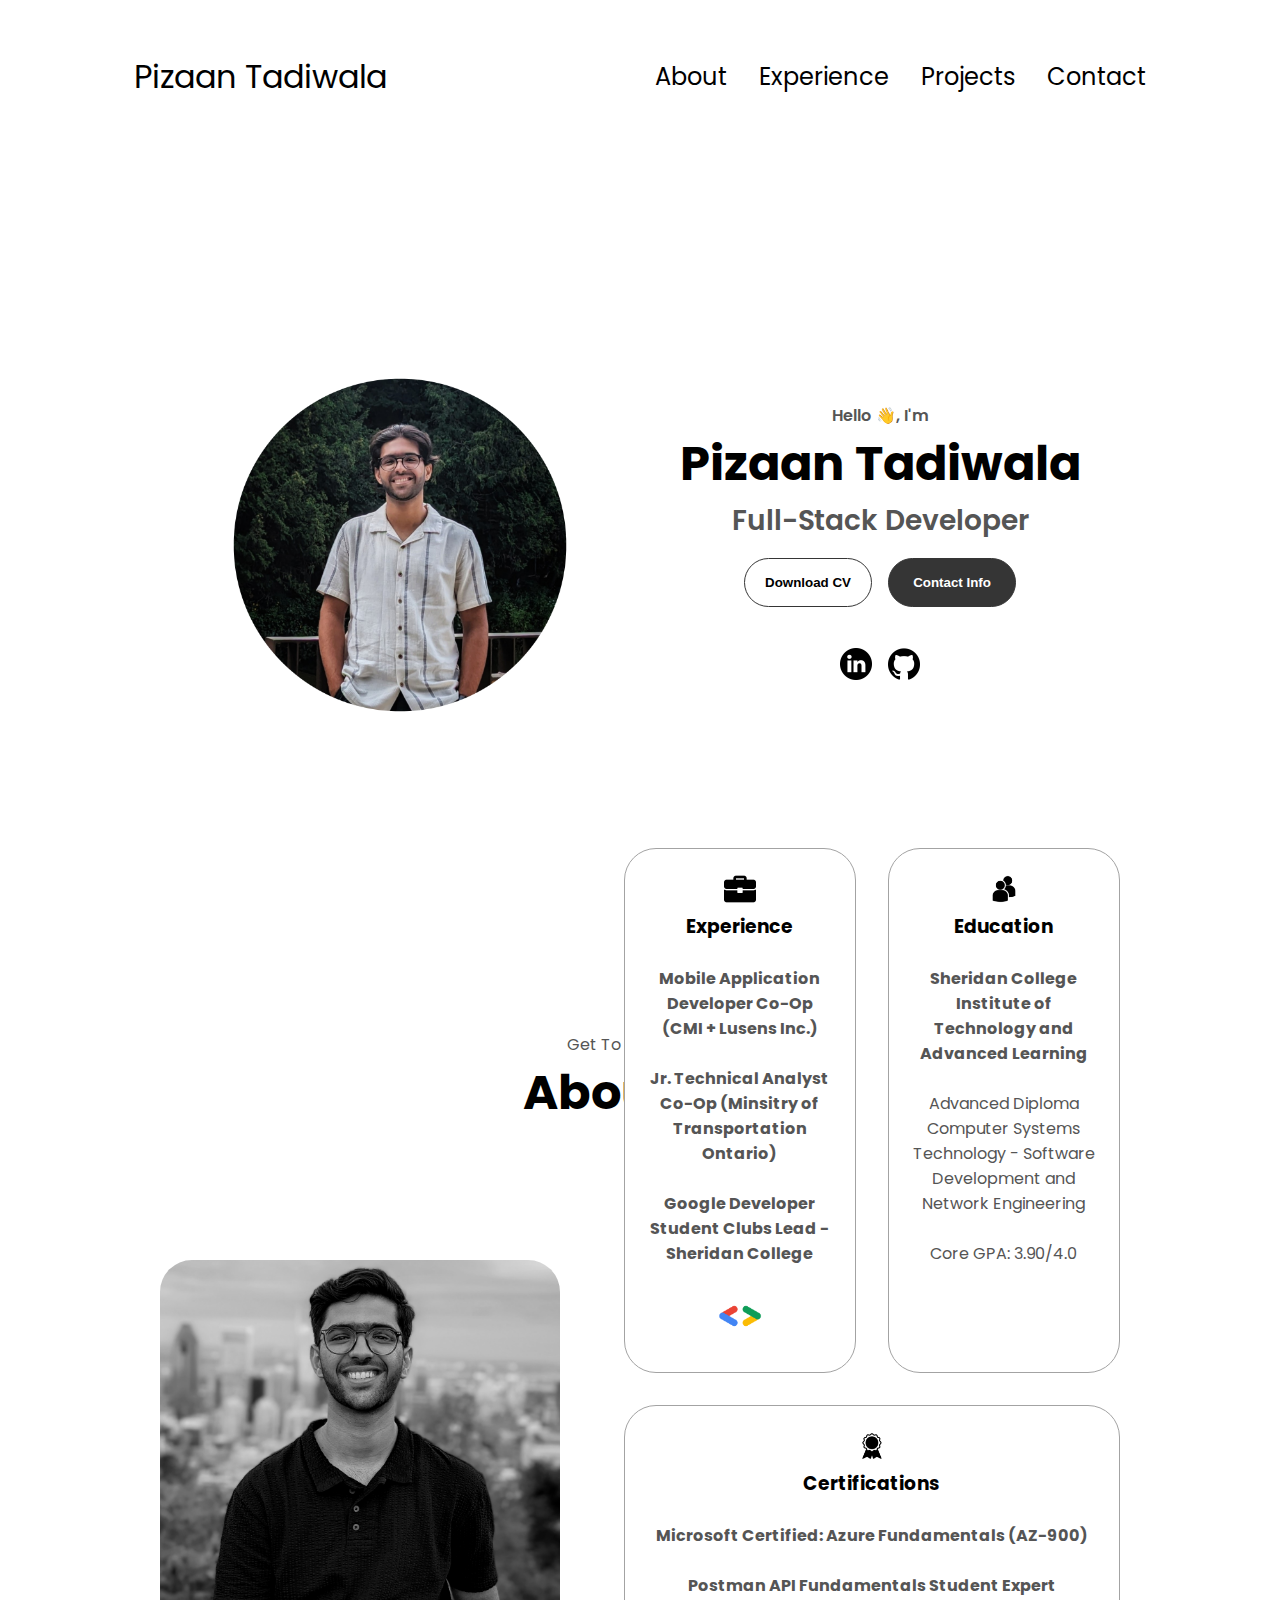
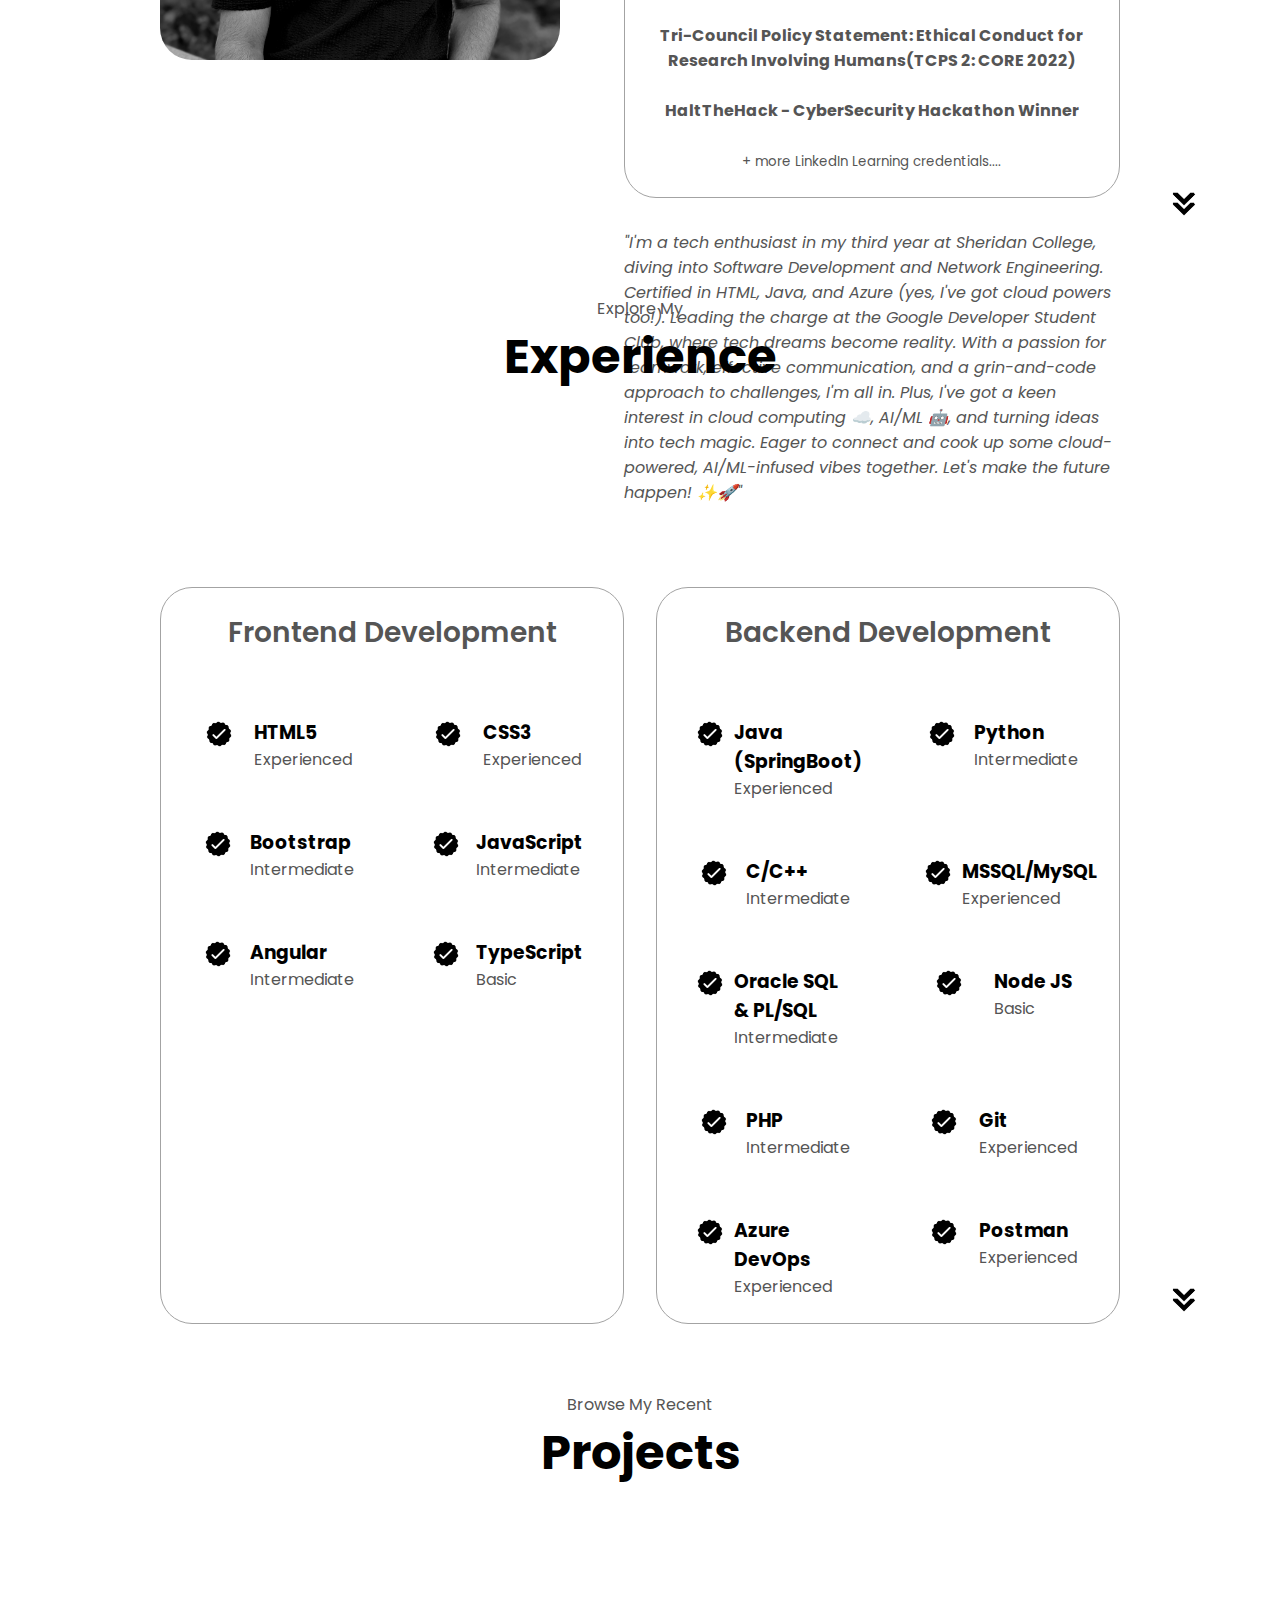
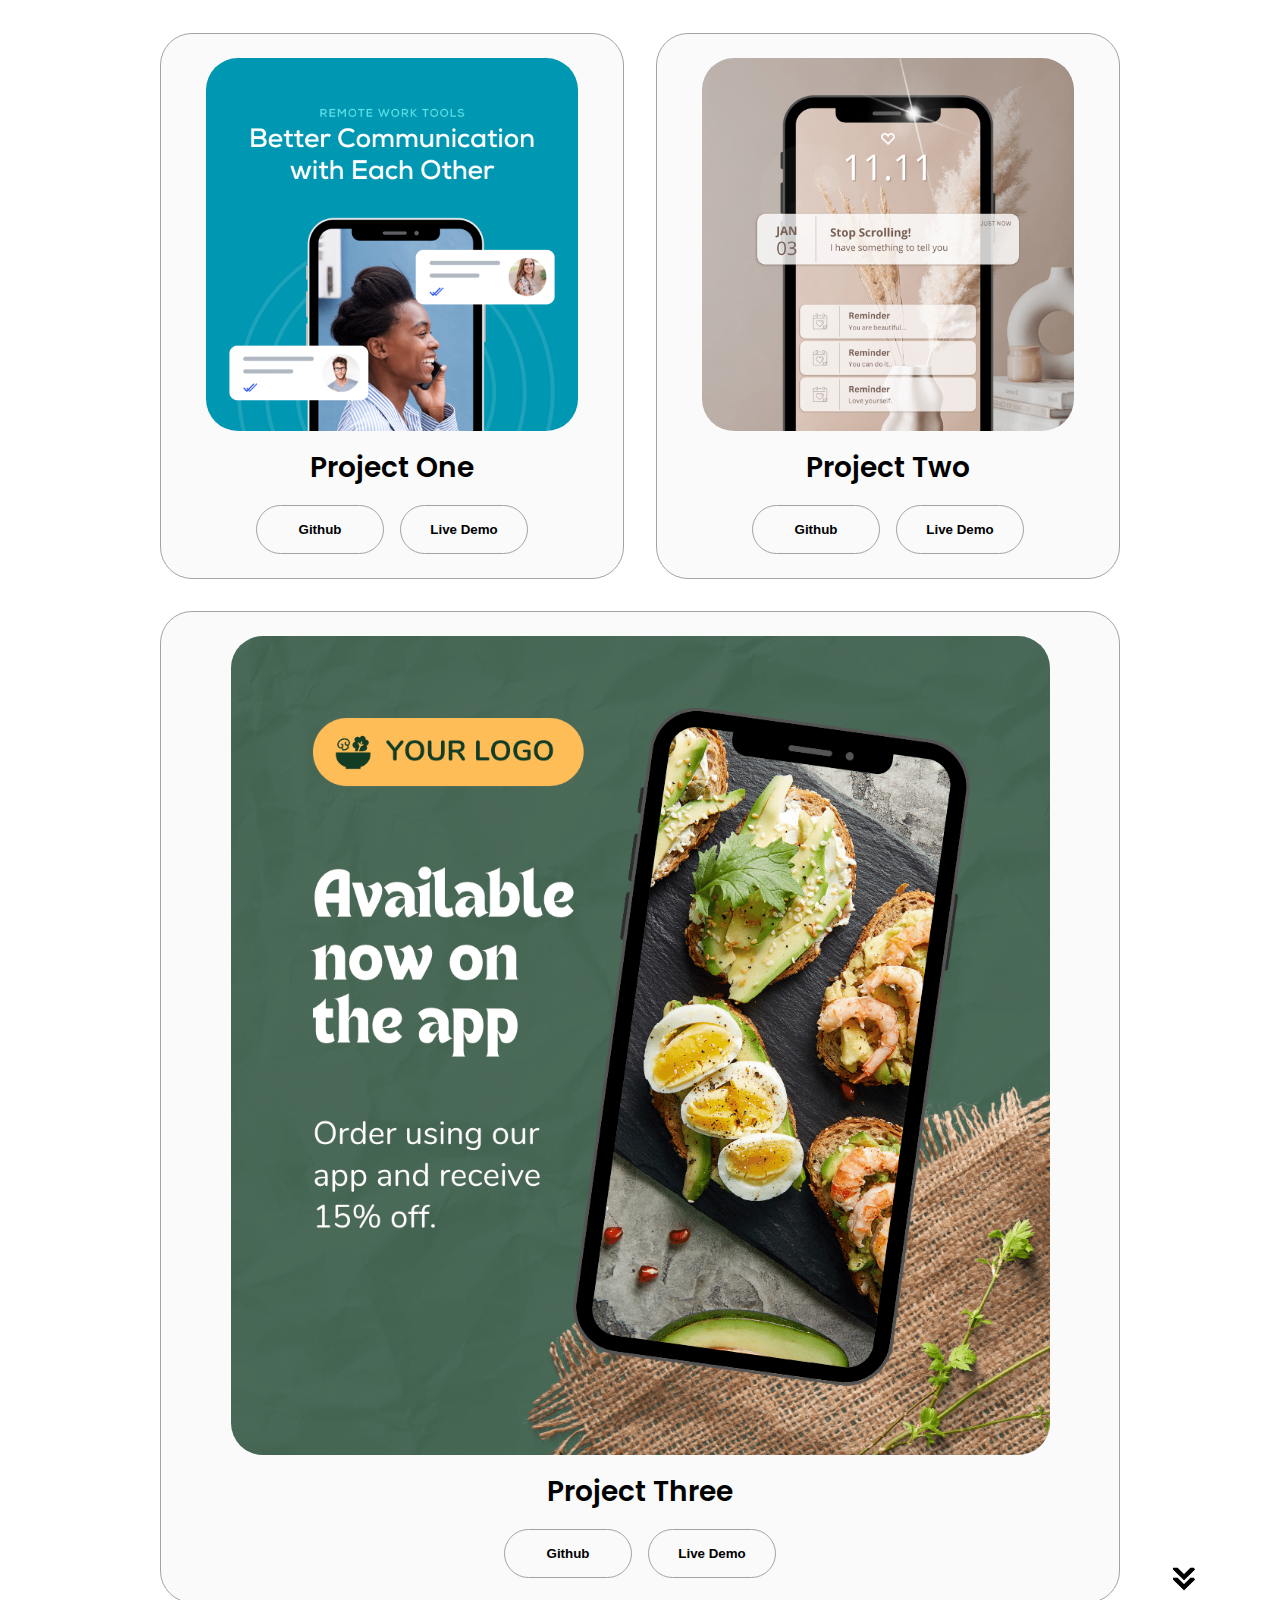
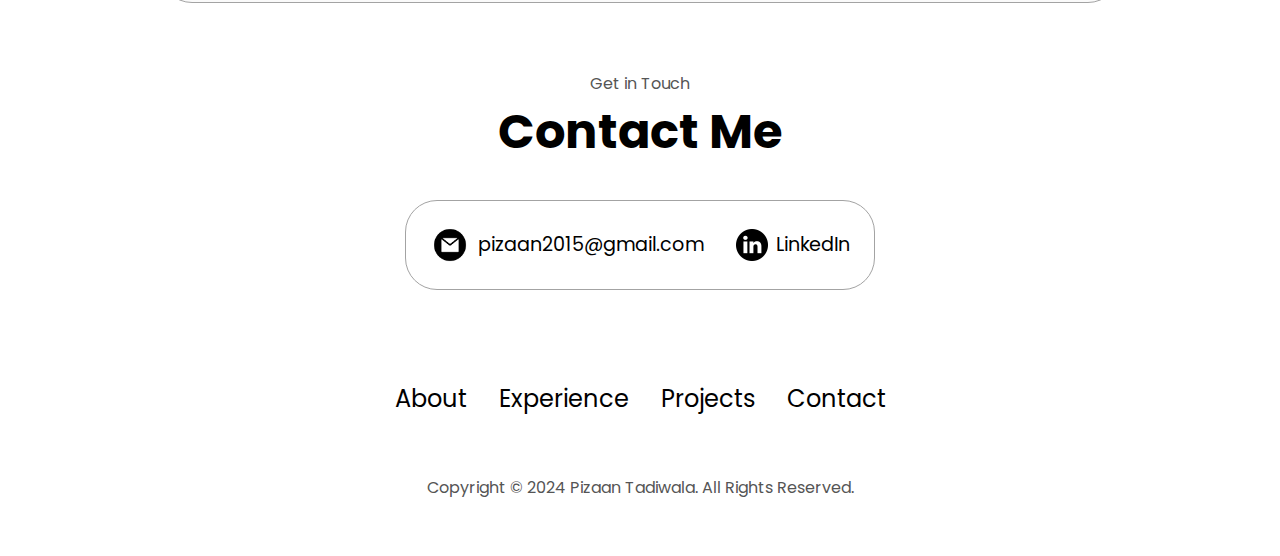
==== index.html @ d2a693d0 "Src files modified to add personal info." ====
<!DOCTYPE html>
<html lang="en">

<head>
  <meta charset="UTF-8" />
  <meta http-equiv="X-UA-Compatible" content="IE=edge" />
  <meta name="viewport" content="width=device-width, initial-scale=1.0" />
  <title>My Portfolio</title>
  <link rel="stylesheet" href="style.css" />
  <link rel="stylesheet" href="mediaqueries.css" />
</head>

<body>
  <nav id="desktop-nav">
    <div class="logo">Pizaan Tadiwala</div>
    <div>
      <ul class="nav-links">
        <li><a href="#about">About</a></li>
        <li><a href="#experience">Experience</a></li>
        <li><a href="#projects">Projects</a></li>
        <li><a href="#contact">Contact</a></li>
      </ul>
    </div>
  </nav>
  <nav id="hamburger-nav">
    <div class="logo">Pizaan Tadiwala</div>
    <div class="hamburger-menu">
      <div class="hamburger-icon" onclick="toggleMenu()">
        <span></span>
        <span></span>
        <span></span>
      </div>
      <div class="menu-links">
        <li><a href="#about" onclick="toggleMenu()">About</a></li>
        <li><a href="#experience" onclick="toggleMenu()">Experience</a></li>
        <li><a href="#projects" onclick="toggleMenu()">Projects</a></li>
        <li><a href="#contact" onclick="toggleMenu()">Contact</a></li>
      </div>
    </div>
  </nav>
  <section id="profile">
    <div class="section__pic-container">
      <img class="circle" src="./assets/profile-pic.png" alt="Pizaan profile picture" />
    </div>
    <div class="section__text">
      <p class="section__text__p1">Hello 👋, I'm</p>
      <h1 class="title">Pizaan Tadiwala</h1>
      <p class="section__text__p2">Full-Stack Developer</p>
      <div class="btn-container">
        <button class="btn btn-color-2" onclick="window.open('./assets/Pizaan_Resume.pdf')">
          Download CV
        </button>
        <button class="btn btn-color-1" onclick="location.href='./#contact'">
          Contact Info
        </button>
      </div>
      <br>
      <div id="socials-container">
        <a href="https://linkedin.com/in/pt20" target="_blank"><img src="./assets/linkedin.png"
            alt="My LinkedIn profile" class="icon" /></a>
        <a href="https://github.com/Pizaan22" target="_blank"><img src="./assets/github.png" alt="My Github profile"
            class="icon" /></a>
      </div>
    </div>
  </section>
  <section id="about">
    <p class="section__text__p1">Get To Know More</p>
    <h1 class="title">About Me</h1>
    <div class="section-container">
      <div class="section__pic-container">
        <img src="./assets/about-pic.jpg" alt="Profile picture" class="about-pic" />
      </div>
      <div class="about-details-container">
        <div class="about-containers">
          <div class="details-container">
            <img src="./assets/experience.png" alt="Experience icon" class="icon" />
            <h3>Experience</h3><br>
            <p><b>Mobile Application Developer Co-Op (CMI + Lusens Inc.)</b> <br> <br>
            <p><b>Jr. Technical Analyst Co-Op (Minsitry of Transportation Ontario)</b><br><br>
            <p><b>Google Developer Student Clubs Lead - Sheridan College</b><br><br>
              <a href="https://linktr.ee/sheridangdsc" target="_blank"><img src="./assets/GDSC_logo.png" alt="GDSC_logo"
                  height="50rem" width="50rem"></a>
          </div>
          <div class="details-container">
            <img src="./assets/education.png" alt="Education icon" class="icon" />
            <h3>Education</h3><br>
            <p><b>Sheridan College Institute of Technology and Advanced Learning <br></b> <br>Advanced Diploma
              <br>Computer
              Systems Technology - Software Development and Network Engineering
            </p><br>
            <p>Core GPA: 3.90/4.0</p>
          </div>
          <!-- New Certifications section -->
          <div class="details-container">
            <img src="./assets/certifications.png" alt="Certifications icon" class="icon" />
            <h3>Certifications</h3><br>
            <p><b>Microsoft Certified: Azure Fundamentals (AZ-900)</b> <br> <br>
            <p><b>Postman API Fundamentals Student Expert</b> <br> <br>
            <p><b>Tri-Council Policy Statement: Ethical Conduct for Research Involving Humans(TCPS 2: CORE 2022)</b>
              <br> <br>
            <p><b>HaltTheHack - CyberSecurity Hackathon Winner</b> <br> <br>
            <p><small>+ more LinkedIn Learning credentials....</small><br>
          </div>
        </div>
        <div class="text-container">
          <p>
            <cite>"I'm a tech enthusiast in my third year at Sheridan College, diving into Software Development and
              Network
              Engineering. Certified in HTML, Java, and Azure (yes, I've got cloud powers too!). Leading the charge at
              the
              Google Developer Student Club, where tech dreams become reality.

              With a passion for teamwork, effective communication, and a grin-and-code approach to challenges, I'm all
              in. Plus, I've got a keen interest in cloud computing ☁️, AI/ML 🤖, and turning ideas into tech magic.

              Eager to connect and cook up some cloud-powered, AI/ML-infused vibes together. Let's make the future
              happen!
              ✨🚀"
            </cite>
          </p>
        </div>
      </div>
    </div>
    <img src="./assets/arrow.png" alt="Arrow icon" class="icon arrow" onclick="location.href='./#experience'" />
  </section>
  <section id="experience">
    <p class="section__text__p1">Explore My</p>
    <h1 class="title">Experience</h1><br><br>
    <div class="experience-details-container">
      <div class="about-containers">
        <div class="details-container">
          <h2 class="experience-sub-title">Frontend Development</h2>
          <div class="article-container">
            <article>
              <img src="./assets/checkmark.png" alt="Experience icon" class="icon" />
              <div>
                <h3>HTML5</h3>
                <p>Experienced</p>
              </div>
            </article>
            <article>
              <img src="./assets/checkmark.png" alt="Experience icon" class="icon" />
              <div>
                <h3>CSS3</h3>
                <p>Experienced</p>
              </div>
            </article>
            <article>
              <img src="./assets/checkmark.png" alt="Experience icon" class="icon" />
              <div>
                <h3>Bootstrap</h3>
                <p>Intermediate</p>
              </div>
            </article>
            <article>
              <img src="./assets/checkmark.png" alt="Experience icon" class="icon" />
              <div>
                <h3>JavaScript</h3>
                <p>Intermediate</p>
              </div>
            </article>
            <article>
              <img src="./assets/checkmark.png" alt="Experience icon" class="icon" />
              <div>
                <h3>Angular</h3>
                <p>Intermediate</p>
              </div>
            </article>
            <article>
              <img src="./assets/checkmark.png" alt="Experience icon" class="icon" />
              <div>
                <h3>TypeScript</h3>
                <p>Basic</p>
              </div>
            </article>
          </div>
        </div>
        <div class="details-container">
          <h2 class="experience-sub-title">Backend Development</h2>
          <div class="article-container">
            <article>
              <img src="./assets/checkmark.png" alt="Experience icon" class="icon" />
              <div>
                <h3>Java (SpringBoot)</h3>
                <p>Experienced</p>
              </div>
            </article>
            <article>
              <img src="./assets/checkmark.png" alt="Experience icon" class="icon" />
              <div>
                <h3>Python</h3>
                <p>Intermediate</p>
              </div>
            </article>
            <article>
              <img src="./assets/checkmark.png" alt="Experience icon" class="icon" />
              <div>
                <h3>C/C++</h3>
                <p>Intermediate</p>
              </div>
            </article>
            <article>
              <img src="./assets/checkmark.png" alt="Experience icon" class="icon" />
              <div>
                <h3>MSSQL/MySQL</h3>
                <p>Experienced</p>
              </div>
            </article>
            <article>
              <img src="./assets/checkmark.png" alt="Experience icon" class="icon" />
              <div>
                <h3>Oracle SQL & PL/SQL</h3>
                <p>Intermediate</p>
              </div>
            </article>
            <article>
              <img src="./assets/checkmark.png" alt="Experience icon" class="icon" />
              <div>
                <h3>Node JS</h3>
                <p>Basic</p>
              </div>
            </article>
            <article>
              <img src="./assets/checkmark.png" alt="Experience icon" class="icon" />
              <div>
                <h3>PHP</h3>
                <p>Intermediate</p>
              </div>
            </article>
            <article>
              <img src="./assets/checkmark.png" alt="Experience icon" class="icon" />
              <div>
                <h3>Git</h3>
                <p>Experienced</p>
              </div>
            </article>
            <article>
              <img src="./assets/checkmark.png" alt="Experience icon" class="icon" />
              <div>
                <h3>Azure DevOps</h3>
                <p>Experienced</p>
              </div>
            </article>
            <article>
              <img src="./assets/checkmark.png" alt="Experience icon" class="icon" />
              <div>
                <h3>Postman</h3>
                <p>Experienced</p>
              </div>
            </article>
          </div>
        </div>
      </div>
    </div>
    <img src="./assets/arrow.png" alt="Arrow icon" class="icon arrow" onclick="location.href='./#projects'" />
  </section>
  <section id="projects">
    <p class="section__text__p1">Browse My Recent</p>
    <h1 class="title">Projects</h1>
    <div class="experience-details-container">
      <div class="about-containers">
        <div class="details-container color-container">
          <div class="article-container">
            <img src="./assets/project-1.png" alt="Project 1" class="project-img" />
          </div>
          <h2 class="experience-sub-title project-title">Project One</h2>
          <div class="btn-container">
            <button class="btn btn-color-2 project-btn" onclick="location.href='https://github.com/'">
              Github
            </button>
            <button class="btn btn-color-2 project-btn" onclick="location.href='https://github.com/'">
              Live Demo
            </button>
          </div>
        </div>
        <div class="details-container color-container">
          <div class="article-container">
            <img src="./assets/project-2.png" alt="Project 2" class="project-img" />
          </div>
          <h2 class="experience-sub-title project-title">Project Two</h2>
          <div class="btn-container">
            <button class="btn btn-color-2 project-btn" onclick="location.href='https://github.com/'">
              Github
            </button>
            <button class="btn btn-color-2 project-btn" onclick="location.href='https://github.com/'">
              Live Demo
            </button>
          </div>
        </div>
        <div class="details-container color-container">
          <div class="article-container">
            <img src="./assets/project-3.png" alt="Project 3" class="project-img" />
          </div>
          <h2 class="experience-sub-title project-title">Project Three</h2>
          <div class="btn-container">
            <button class="btn btn-color-2 project-btn" onclick="location.href='https://github.com/'">
              Github
            </button>
            <button class="btn btn-color-2 project-btn" onclick="location.href='https://github.com/'">
              Live Demo
            </button>
          </div>
        </div>
      </div>
    </div>
    <img src="./assets/arrow.png" alt="Arrow icon" class="icon arrow" onclick="location.href='./#contact'" />
  </section>
  <section id="contact">
    <p class="section__text__p1">Get in Touch</p>
    <h1 class="title">Contact Me</h1>
    <div class="contact-info-upper-container">
      <div class="contact-info-container">
        <img src="./assets/email.png" alt="Email icon" class="icon contact-icon email-icon" />
        <p><a href="mailto:pizaan2015@gmail.com">pizaan2015@gmail.com</a></p>
      </div>
      <div class="contact-info-container">
        <img src="./assets/linkedin.png" alt="LinkedIn icon" class="icon contact-icon" />
        <p><a href="https://www.linkedin.com/in/pt20" target="_blank">LinkedIn</a></p>
      </div>
    </div>
  </section>
  <footer>
    <nav>
      <div class="nav-links-container">
        <ul class="nav-links">
          <li><a href="#about">About</a></li>
          <li><a href="#experience">Experience</a></li>
          <li><a href="#projects">Projects</a></li>
          <li><a href="#contact">Contact</a></li>
        </ul>
      </div>
    </nav>
    <p>Copyright &#169; 2024 Pizaan Tadiwala. All Rights Reserved.</p>
  </footer>
  <script src="script.js"></script>
</body>

</html>
---- style.css ----
/* GENERAL */

@import url("https://fonts.googleapis.com/css2?family=Poppins:wght@300;400;500;600&display=swap");

* {
  margin: 0;
  padding: 0;
}

body {
  font-family: "Poppins", sans-serif;
}

html {
  scroll-behavior: smooth;
}

p {
  color: rgb(85, 85, 85);
}

/* TRANSITION */

a,
.btn {
  transition: all 300ms ease;
}

/* DESKTOP NAV */

nav,
.nav-links {
  display: flex;
}

nav {
  justify-content: space-around;
  align-items: center;
  height: 17vh;
}

.nav-links {
  gap: 2rem;
  list-style: none;
  font-size: 1.5rem;
}

a {
  color: black;
  text-decoration: none;
  text-decoration-color: white;
}

a:hover {
  color: grey;
  text-decoration: underline;
  text-underline-offset: 1rem;
  text-decoration-color: rgb(181, 181, 181);
}

.logo {
  font-size: 2rem;
}

.logo:hover {
  cursor: default;
}

/* HAMBURGER MENU */

#hamburger-nav {
  display: none;
}

.hamburger-menu {
  position: relative;
  display: inline-block;
}

.hamburger-icon {
  display: flex;
  flex-direction: column;
  justify-content: space-between;
  height: 24px;
  width: 30px;
  cursor: pointer;
}

.hamburger-icon span {
  width: 100%;
  height: 2px;
  background-color: black;
  transition: all 0.3 ease-in-out;
}

.menu-links {
  position: absolute;
  top: 100%;
  right: 0;
  background-color: white;
  width: fit-content;
  max-height: 0;
  overflow: hidden;
  transition: all 0.3 ease-in-out;
}

.menu-links a {
  display: block;
  padding: 10px;
  text-align: center;
  font-size: 1.5rem;
  color: black;
  text-decoration: none;
  transition: all 0.3 ease-in-out;
}

.menu-links li {
  list-style: none;
}

.menu-links.open {
  max-height: 300px;
}

.hamburger-icon.open span:first-child {
  transform: rotate(45deg) translate(10px, 5px);
}

.hamburger-icon.open span:nth-child(2) {
  opacity: 0;
}

.hamburger-icon.open span:last-child {
  transform: rotate(-45deg) translate(10px, -5px);
}

.hamburger-icon span:first-child {
  transform: none;
}

.hamburger-icon span:first-child {
  opacity: 1;
}

.hamburger-icon span:first-child {
  transform: none;
}

/* SECTIONS */

section {
  padding-top: 4vh;
  height: 96vh;
  margin: 0 10rem;
  box-sizing: border-box;
  min-height: fit-content;
}

.section-container {
  display: flex;
}

/* PROFILE SECTION */

#profile {
  display: flex;
  justify-content: center;
  gap: 5rem;
  height: 80vh;
}

.section__pic-container {
  display: flex;
  height: 400px;
  width: 400px;
  margin: auto;
}

.section__text {
  align-self: center;
  text-align: center;
}

.section__text p {
  font-weight: 600;
}

.section__text__p1 {
  text-align: center;
}

.section__text__p2 {
  font-size: 1.75rem;
  margin-bottom: 1rem;
}

.title {
  font-size: 3rem;
  text-align: center;
}

#socials-container {
  display: flex;
  justify-content: center;
  margin-top: 1rem;
  gap: 1rem;
}

/* ICONS */

.icon {
  cursor: pointer;
  height: 2rem;
}

/* BUTTONS */

.btn-container {
  display: flex;
  justify-content: center;
  gap: 1rem;
}

.btn {
  font-weight: 600;
  transition: all 300ms ease;
  padding: 1rem;
  width: 8rem;
  border-radius: 2rem;
}

.btn-color-1,
.btn-color-2 {
  border: rgb(53, 53, 53) 0.1rem solid;
}

.btn-color-1:hover,
.btn-color-2:hover {
  cursor: pointer;
}

.btn-color-1,
.btn-color-2:hover {
  background: rgb(53, 53, 53);
  color: white;
}

.btn-color-1:hover {
  background: rgb(0, 0, 0);
}

.btn-color-2 {
  background: none;
}

.btn-color-2:hover {
  border: rgb(255, 255, 255) 0.1rem solid;
}

.btn-container {
  gap: 1rem;
}

/* ABOUT SECTION */

#about {
  position: relative;
}

.about-containers {
  gap: 2rem;
  margin-bottom: 2rem;
  margin-top: 2rem;
}

.about-details-container {
  justify-content: center;
  flex-direction: column;
}

.about-containers,
.about-details-container {
  display: flex;
}

.about-pic {
  border-radius: 2rem;
}

.arrow {
  position: absolute;
  right: -5rem;
  bottom: 2.5rem;
}

.details-container {
  padding: 1.5rem;
  flex: 1;
  background: white;
  border-radius: 2rem;
  border: rgb(53, 53, 53) 0.1rem solid;
  border-color: rgb(163, 163, 163);
  text-align: center;
}

.section-container {
  gap: 4rem;
  height: 80%;
}

.section__pic-container {
  height: 400px;
  width: 400px;
  margin: auto 0;
}

/* EXPERIENCE SECTION */

#experience {
  position: relative;
}

.experience-sub-title {
  color: rgb(85, 85, 85);
  font-weight: 600;
  font-size: 1.75rem;
  margin-bottom: 4rem;
}

.experience-details-container {
  display: flex;
  justify-content: center;
  flex-direction: column;
  margin-top: 7rem;
}

.article-container {
  display: flex;
  text-align: initial;
  flex-wrap: wrap;
  flex-direction: row;
  gap: 3.5rem;
  justify-content: space-evenly;
}

article {
  display: flex;
  width: 10rem;
  justify-content: space-around;
  gap: 0.5rem;
}

article .icon {
  cursor: default;
}

/* PROJECTS SECTION */

#projects {
  position: relative;
}

.color-container {
  border-color: rgb(163, 163, 163);
  background: rgb(250, 250, 250);
}

.project-img {
  border-radius: 2rem;
  width: 90%;
  height: 90%;
}

.project-title {
  margin: 1rem;
  color: black;
}

.project-btn {
  color: black;
  border-color: rgb(163, 163, 163);
}

/* CONTACT */

#contact {
  display: flex;
  justify-content: center;
  flex-direction: column;
  height: 70vh;
}

.contact-info-upper-container {
  display: flex;
  justify-content: center;
  border-radius: 2rem;
  border: rgb(53, 53, 53) 0.1rem solid;
  border-color: rgb(163, 163, 163);
  background: (250, 250, 250);
  margin: 2rem auto;
  padding: 0.5rem;
}

.contact-info-container {
  display: flex;
  align-items: center;
  justify-content: center;
  gap: 0.5rem;
  margin: 1rem;
}

.contact-info-container p {
  font-size: larger;
}

.contact-icon {
  cursor: default;
}

.email-icon {
  height: 2.5rem;
}

/* FOOTER SECTION */

footer {
  height: 26vh;
  margin: 0 1rem;
}

footer p {
  text-align: center;
}
---- mediaqueries.css ----
@media screen and (max-width: 1400px) {
  #profile {
    height: 83vh;
    margin-bottom: 6rem;
  }
  .about-containers {
    flex-wrap: wrap;
  }
  #contact,
  #projects {
    height: fit-content;
  }
}

@media screen and (max-width: 1200px) {
  #desktop-nav {
    display: none;
  }
  #hamburger-nav {
    display: flex;
  }
  #experience,
  .experience-details-container {
    margin-top: 2rem;
  }
  #profile,
  .section-container {
    display: block;
  }
  .arrow {
    display: none;
  }
  section,
  .section-container {
    height: fit-content;
  }
  section {
    margin: 0 5%;
  }
  .section__pic-container {
    width: 275px;
    height: 275px;
    margin: 0 auto 2rem;
  }
  .about-containers {
    margin-top: 0;
  }
}

@media screen and (max-width: 600px) {
  #contact,
  footer {
    height: 40vh;
  }
  #profile {
    height: 83vh;
    margin-bottom: 0;
  }
  article {
    font-size: 1rem;
  }
  footer nav {
    height: fit-content;
    margin-bottom: 2rem;
  }
  .about-containers,
  .contact-info-upper-container,
  .btn-container {
    flex-wrap: wrap;
  }
  .contact-info-container {
    margin: 0;
  }
  .contact-info-container p,
  .nav-links li a {
    font-size: 1rem;
  }
  .experience-sub-title {
    font-size: 1.25rem;
  }
  .logo {
    font-size: 1.5rem;
  }
  .nav-links {
    flex-direction: column;
    gap: 0.5rem;
    text-align: center;
  }
  .section__pic-container {
    width: auto;
    height: 46vw;
    justify-content: center;
  }
  .section__text__p2 {
    font-size: 1.25rem;
  }
  .title {
    font-size: 2rem;
  }
  .text-container {
    text-align: justify;
  }
}
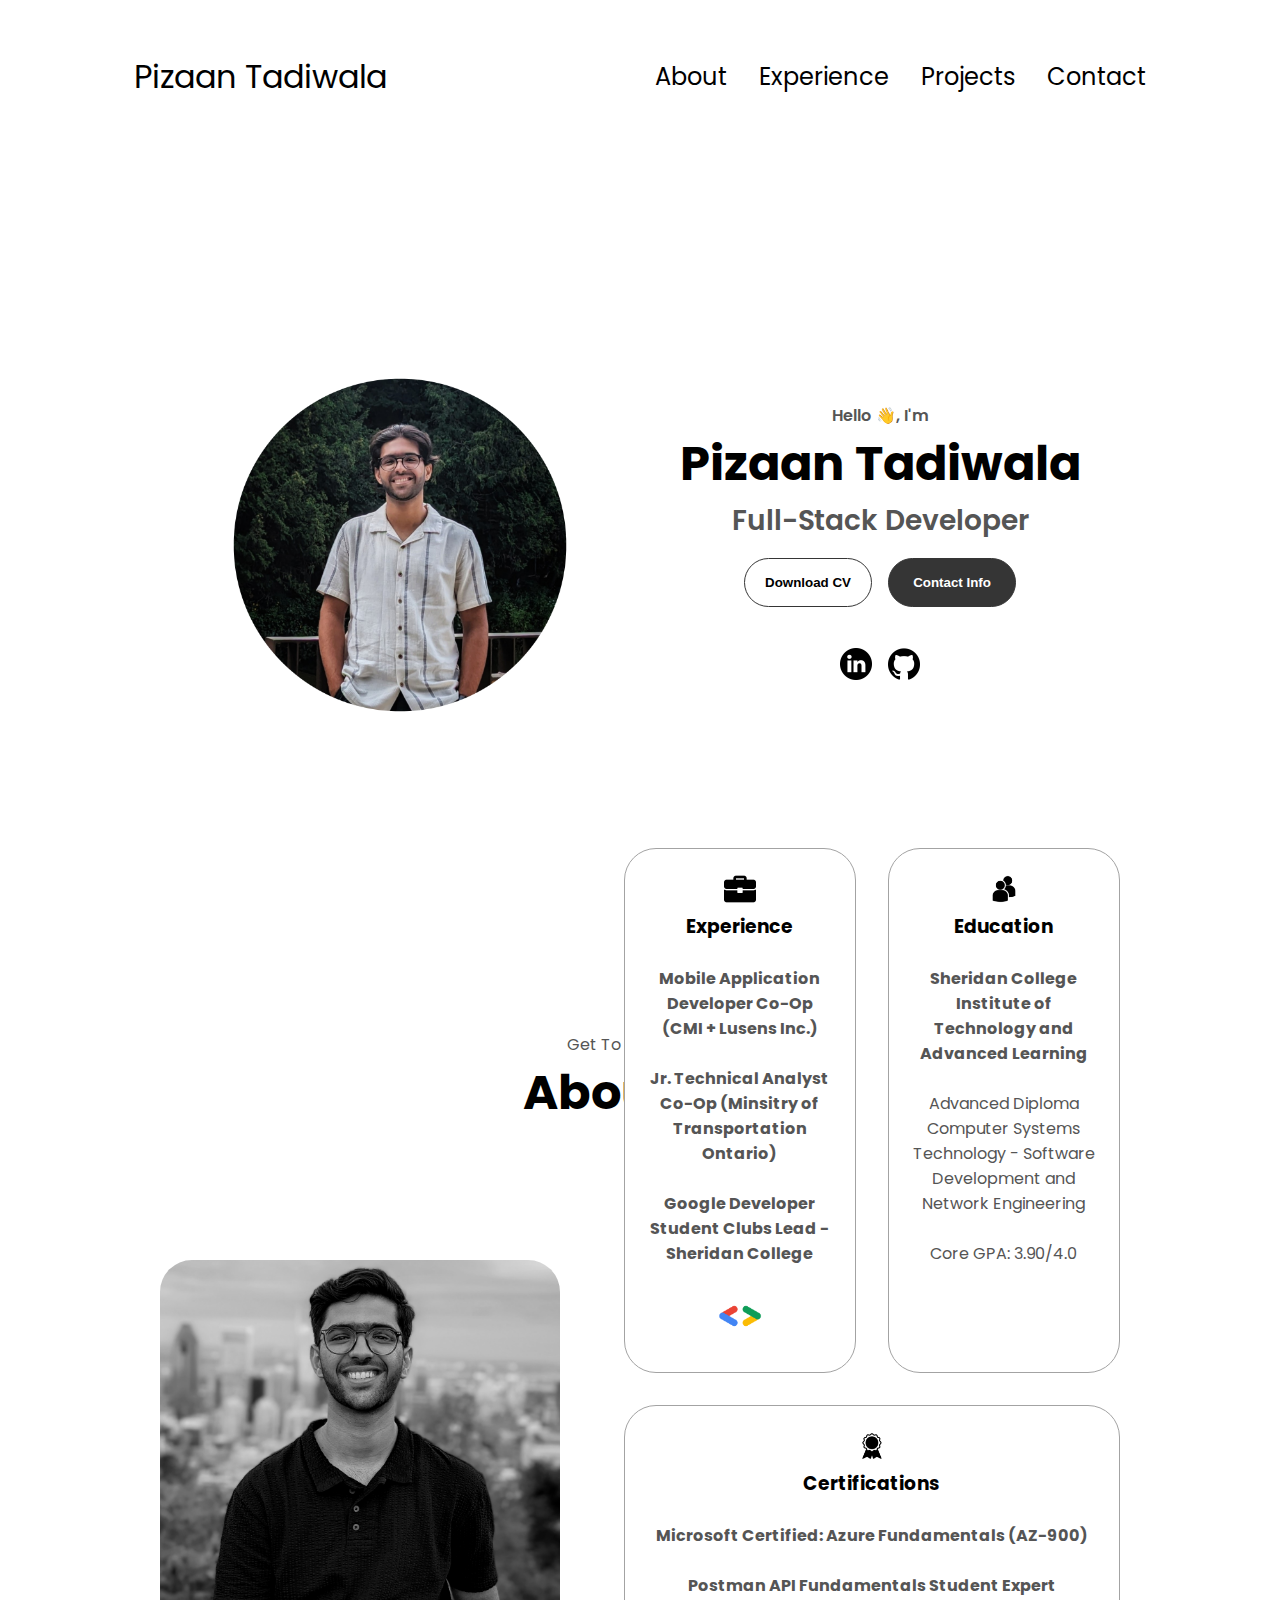
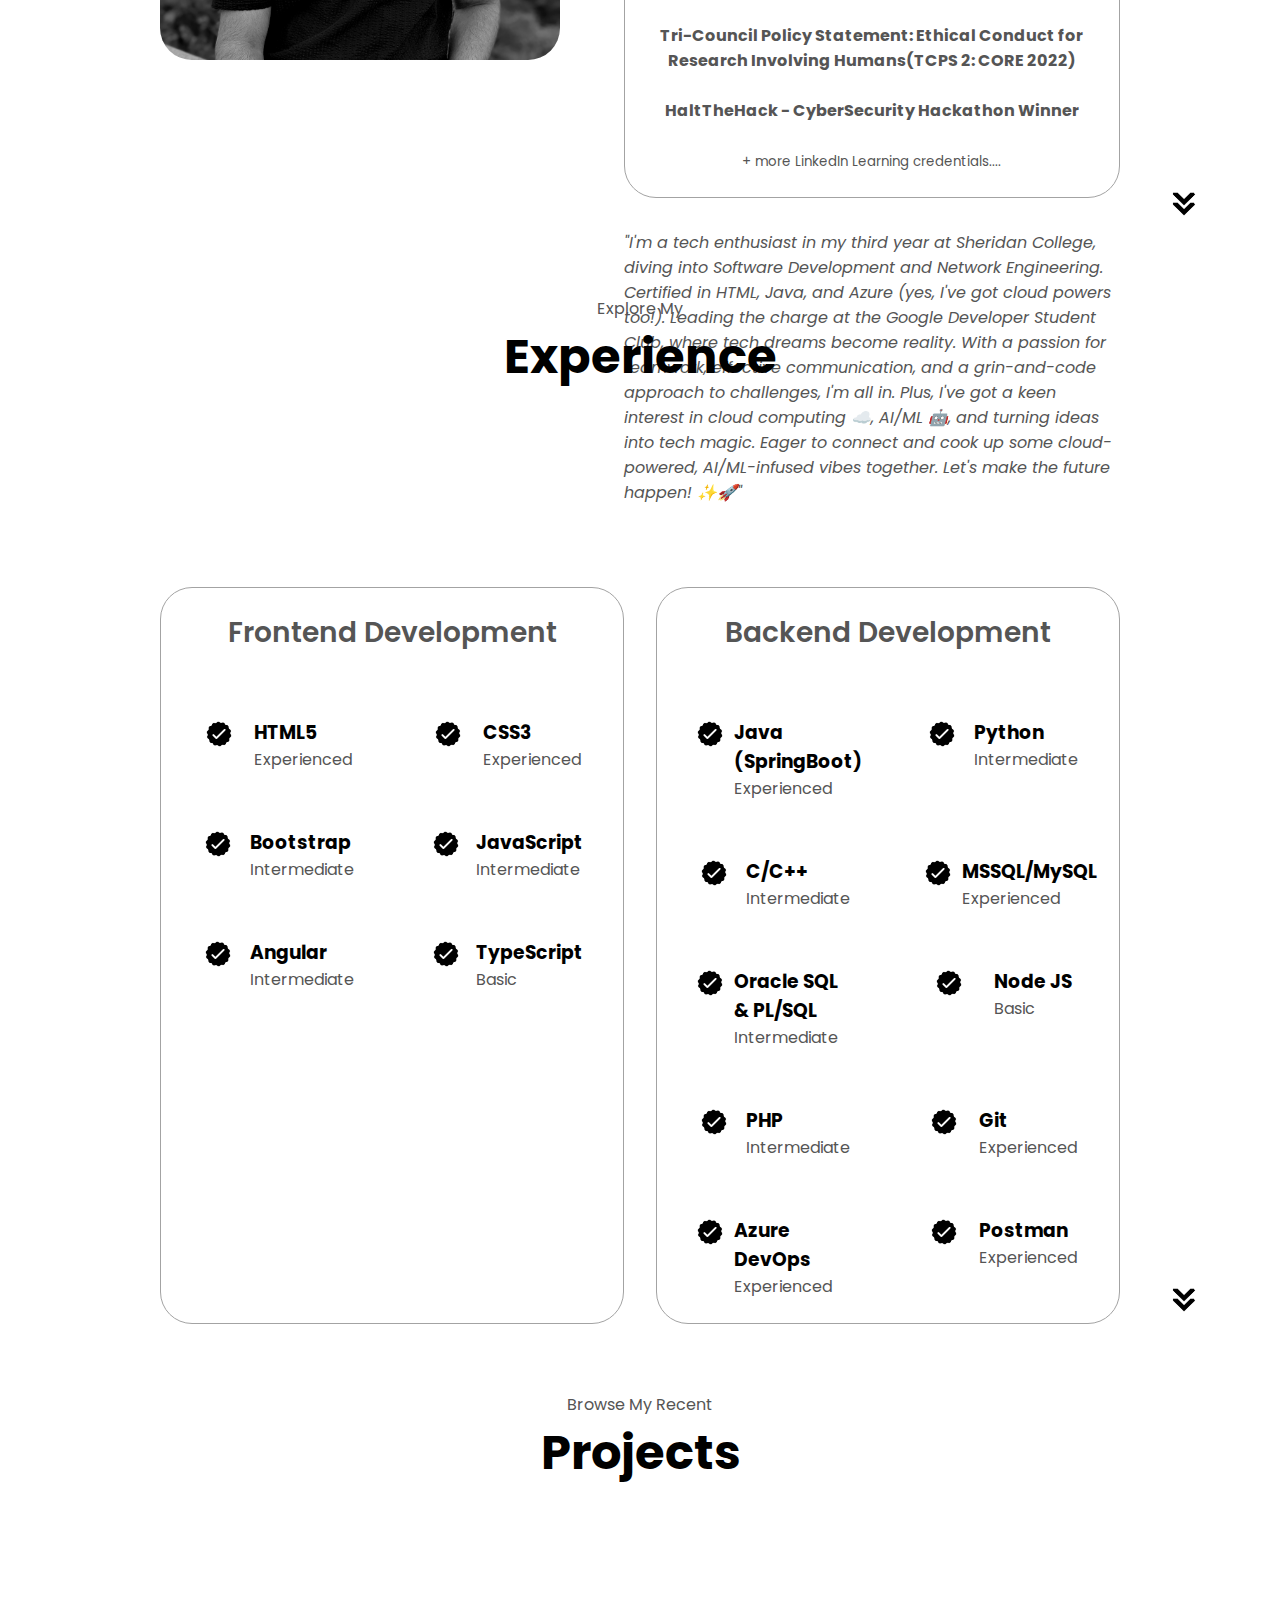
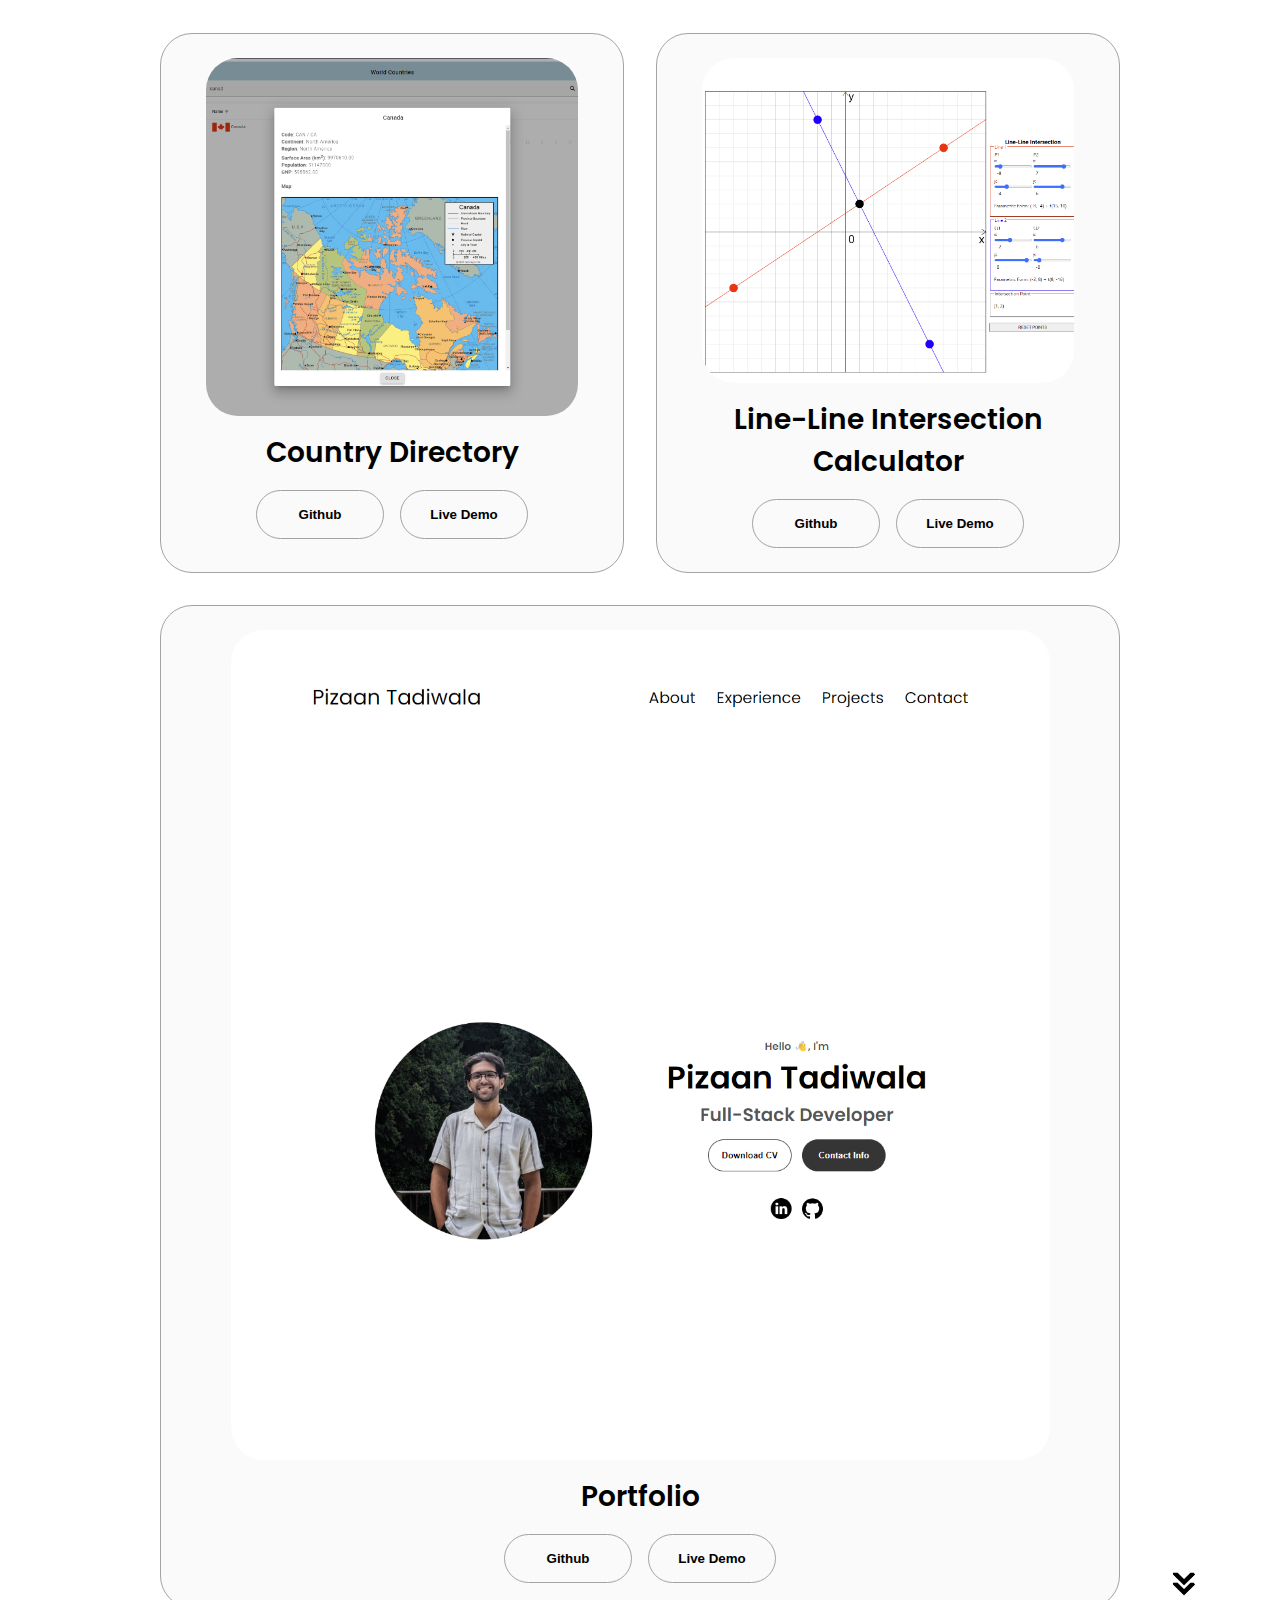
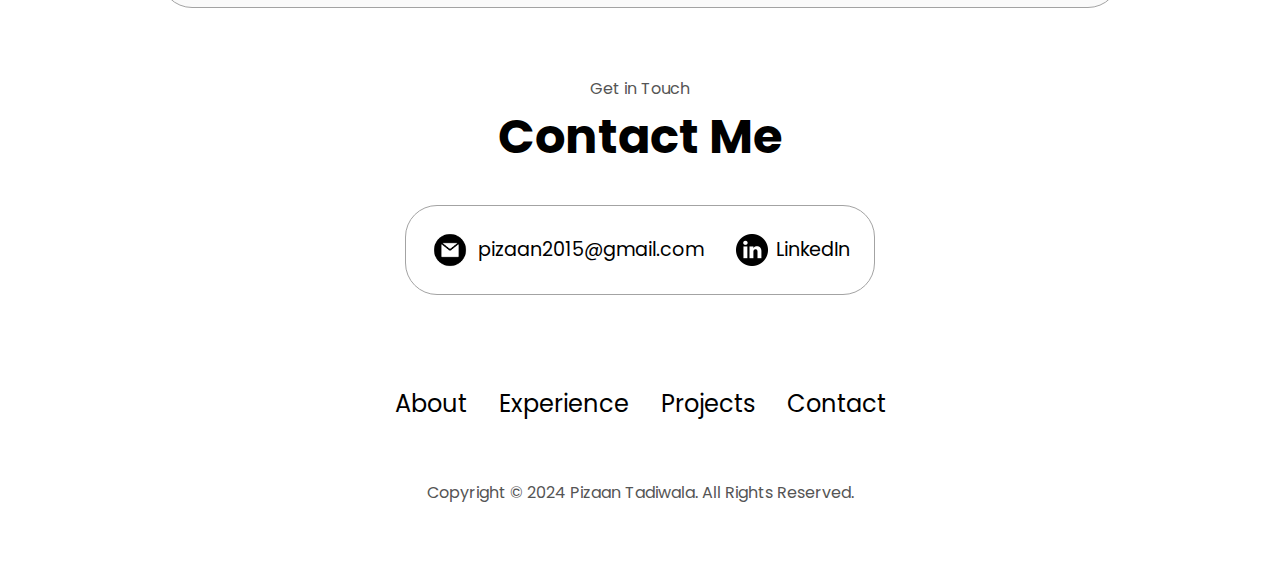
==== commit 45aa41ac: "Modified projects" ====
--- a/index.html
+++ b/index.html
@@ -263,12 +263,14 @@
           <div class="article-container">
             <img src="./assets/project-1.png" alt="Project 1" class="project-img" />
           </div>
-          <h2 class="experience-sub-title project-title">Project One</h2>
+          <h2 class="experience-sub-title project-title">Country Directory</h2>
           <div class="btn-container">
-            <button class="btn btn-color-2 project-btn" onclick="location.href='https://github.com/'">
+            <button class="btn btn-color-2 project-btn"
+              onclick="window.open('https://github.com/Pizaan22/Country-Directory', '_blank')">
               Github
             </button>
-            <button class="btn btn-color-2 project-btn" onclick="location.href='https://github.com/'">
+            <button class="btn btn-color-2 project-btn"
+              onclick="window.open('https://raw.githack.com/Pizaan22/Country-Directory/main/index.html', '_blank')">
               Live Demo
             </button>
           </div>
@@ -277,12 +279,14 @@
           <div class="article-container">
             <img src="./assets/project-2.png" alt="Project 2" class="project-img" />
           </div>
-          <h2 class="experience-sub-title project-title">Project Two</h2>
+          <h2 class="experience-sub-title project-title">Line-Line Intersection Calculator</h2>
           <div class="btn-container">
-            <button class="btn btn-color-2 project-btn" onclick="location.href='https://github.com/'">
+            <button class="btn btn-color-2 project-btn"
+              onclick="window.open('https://github.com/Pizaan22/Line-Line-Intersection-Calculator','_blank')">
               Github
             </button>
-            <button class="btn btn-color-2 project-btn" onclick="location.href='https://github.com/'">
+            <button class="btn btn-color-2 project-btn"
+              onclick="window.open('https://raw.githack.com/Pizaan22/Line-Line-Intersection-Calculator/main/testCanvas.html','_blank')">
               Live Demo
             </button>
           </div>
@@ -291,12 +295,12 @@
           <div class="article-container">
             <img src="./assets/project-3.png" alt="Project 3" class="project-img" />
           </div>
-          <h2 class="experience-sub-title project-title">Project Three</h2>
+          <h2 class="experience-sub-title project-title">Portfolio</h2>
           <div class="btn-container">
-            <button class="btn btn-color-2 project-btn" onclick="location.href='https://github.com/'">
+            <button class="btn btn-color-2 project-btn" onclick="window.open('https://github.com/Pizaan22/Portfolio_Site')">
               Github
             </button>
-            <button class="btn btn-color-2 project-btn" onclick="location.href='https://github.com/'">
+            <button class="btn btn-color-2 project-btn" onclick="window.open('#')">
               Live Demo
             </button>
           </div>
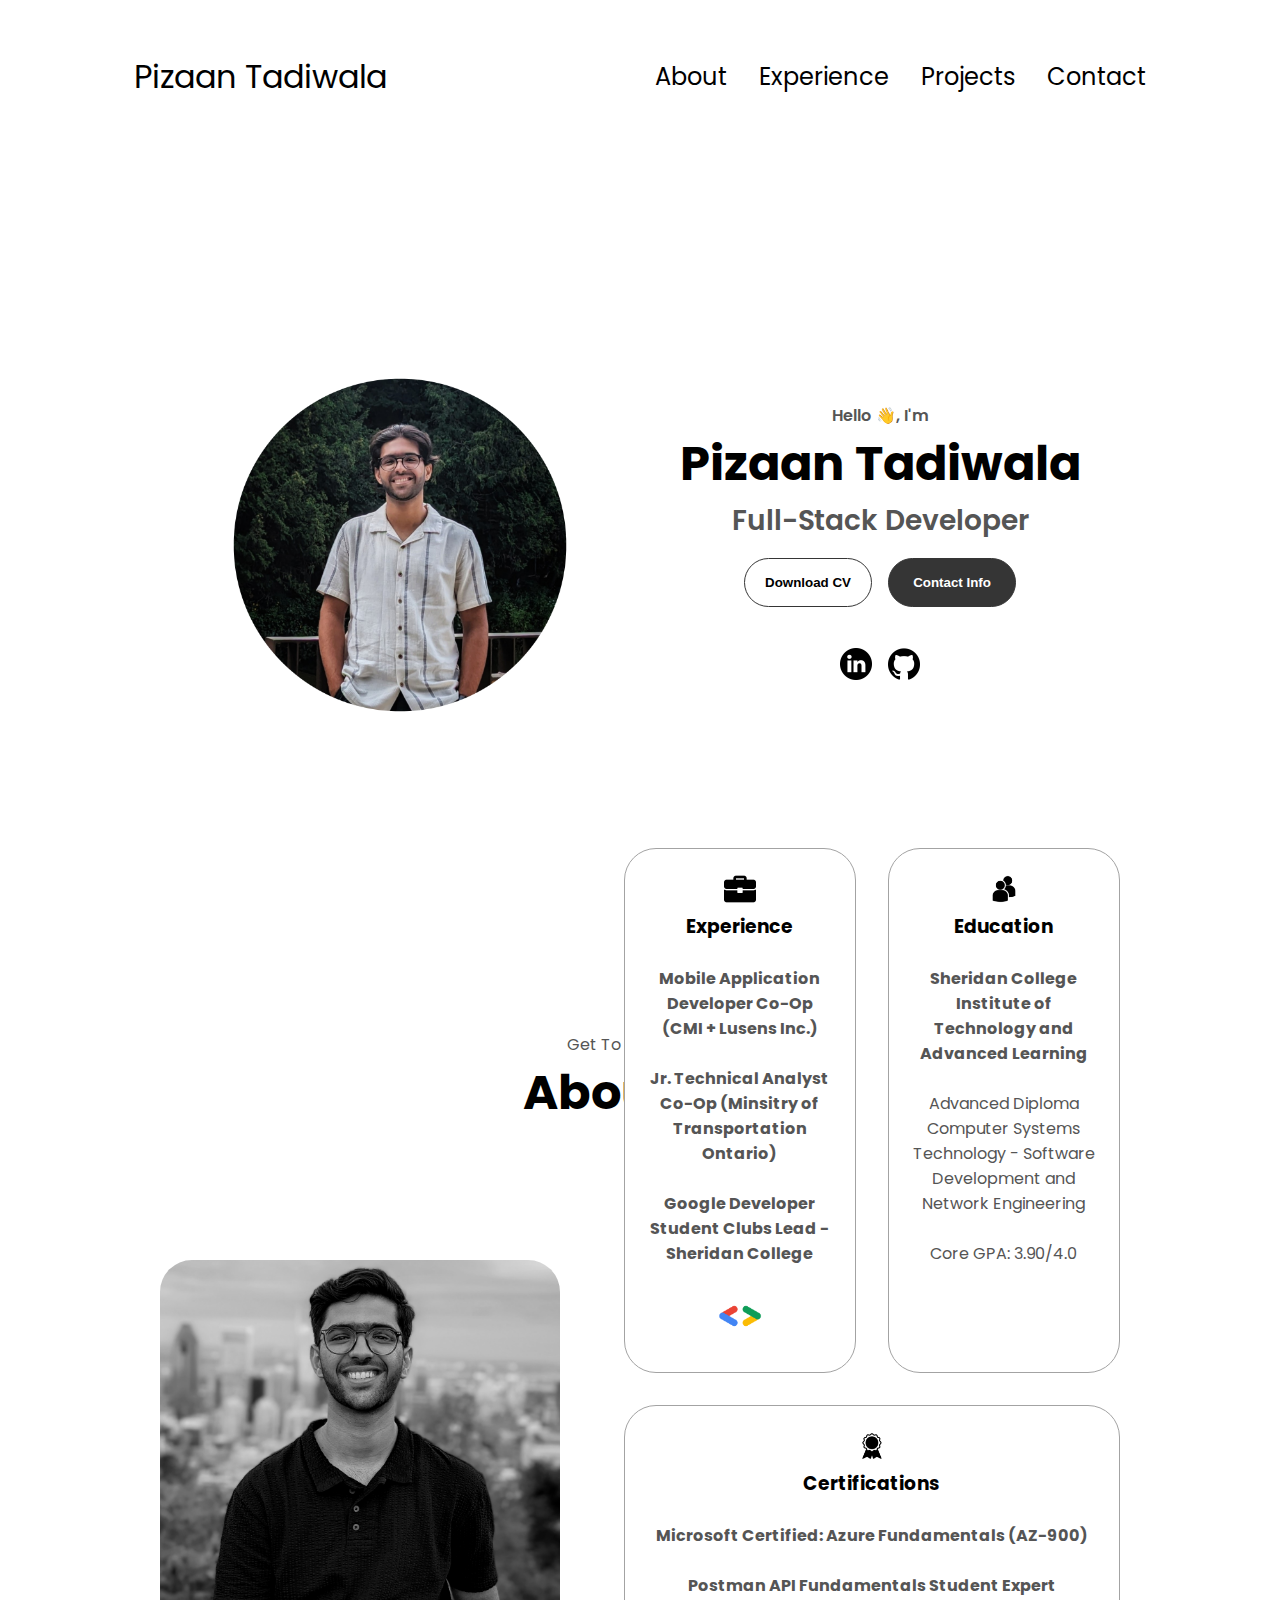
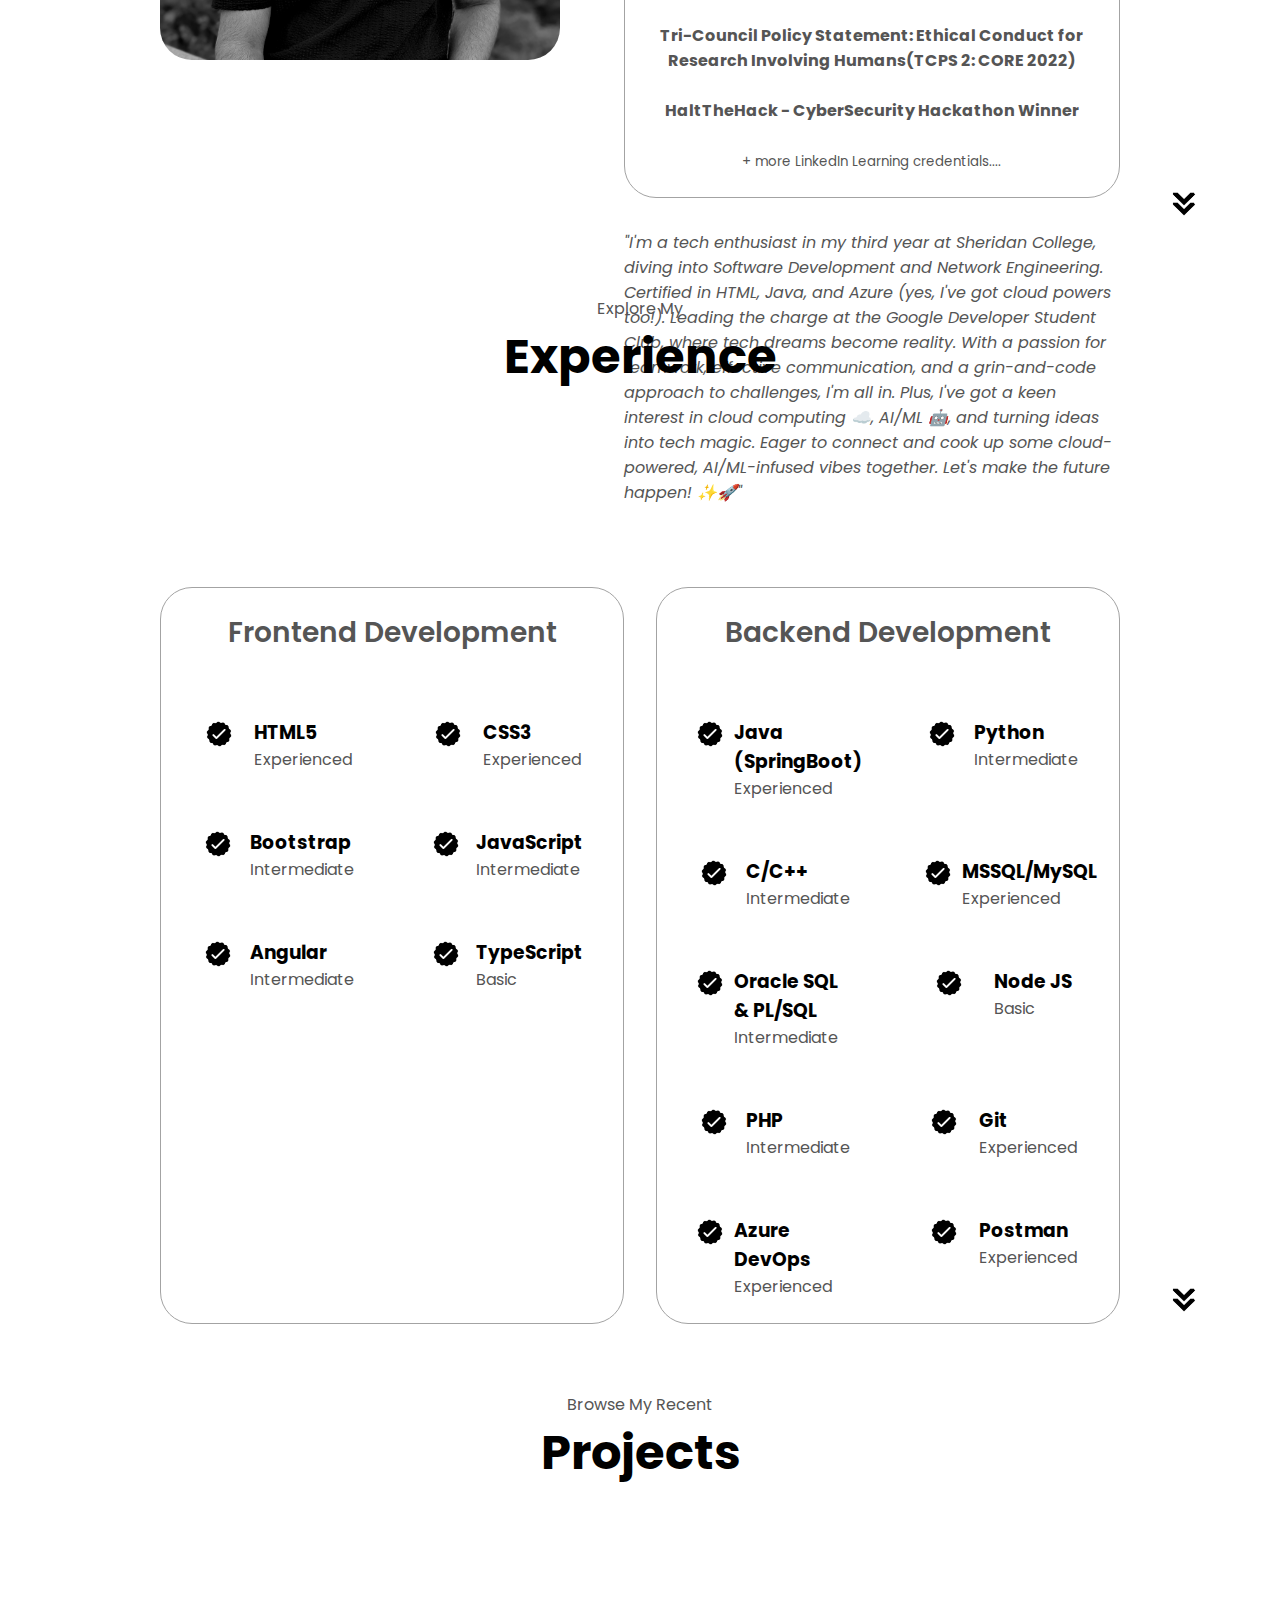
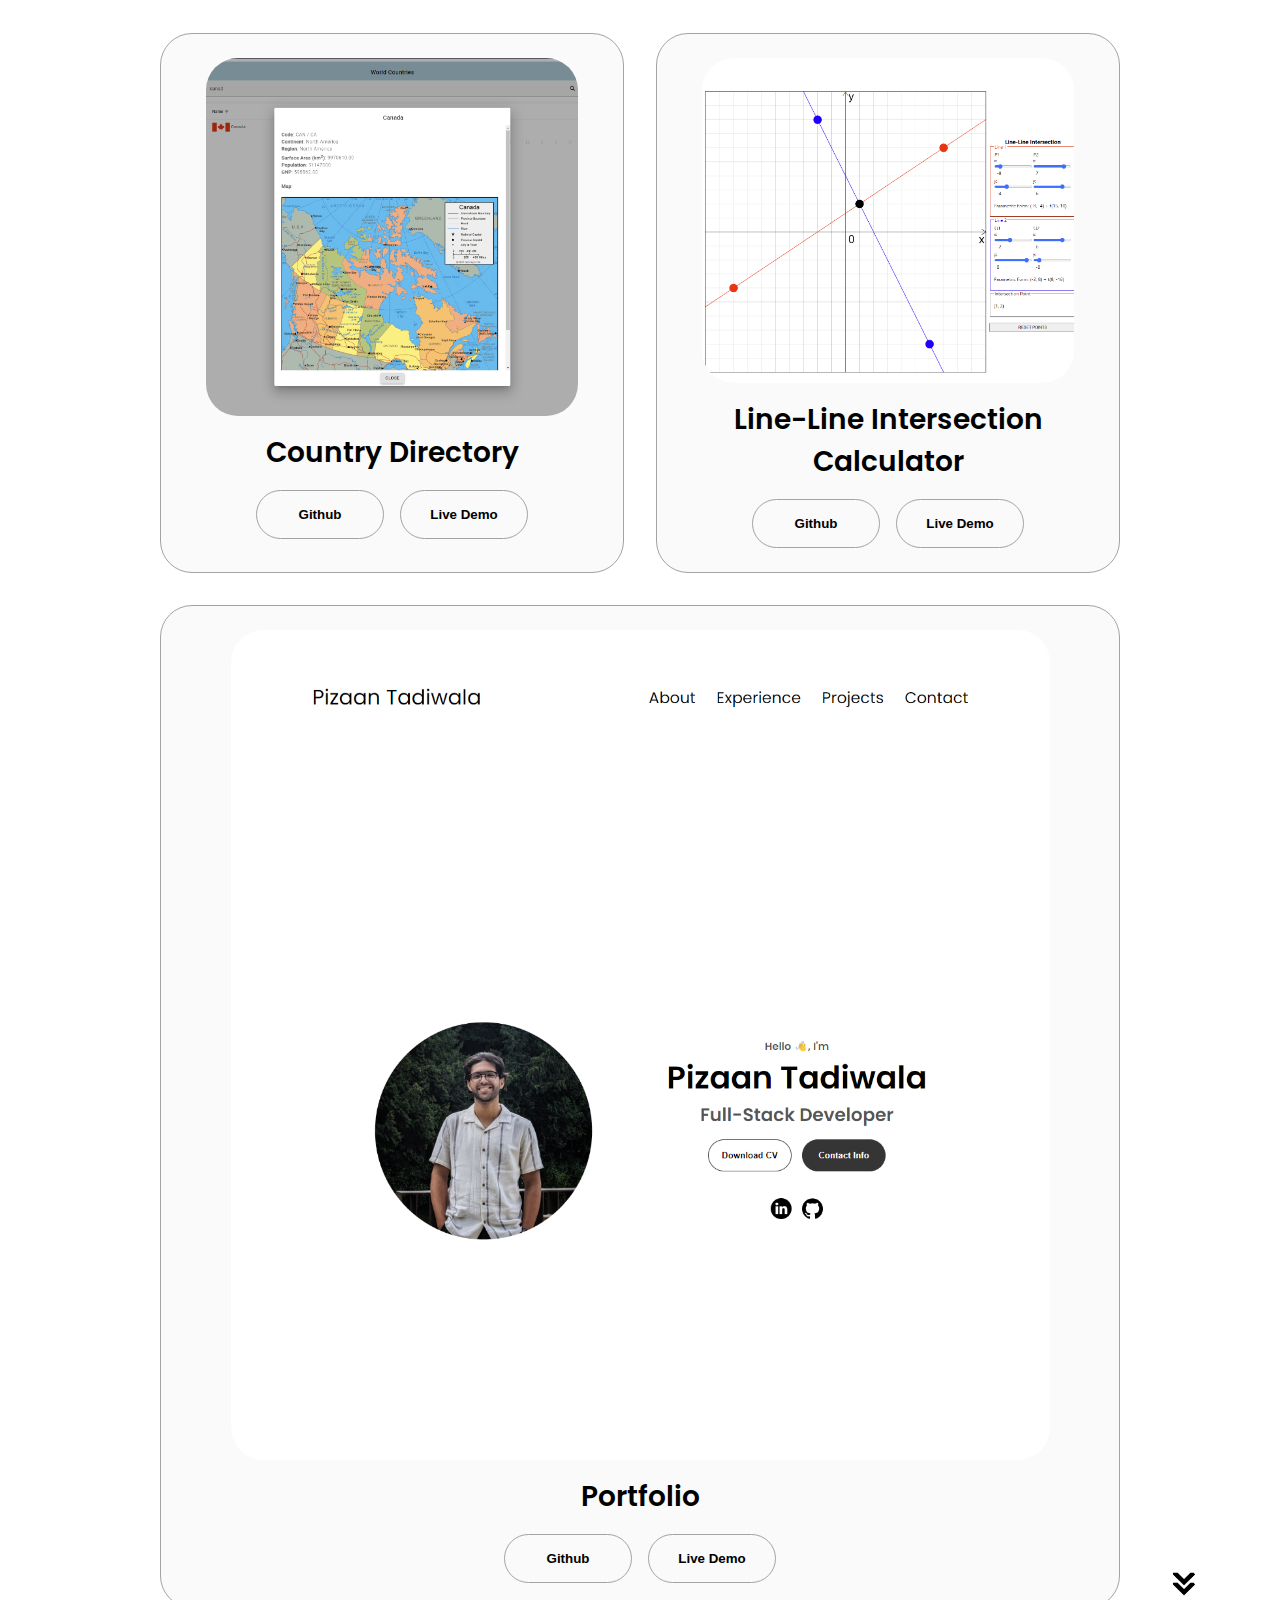
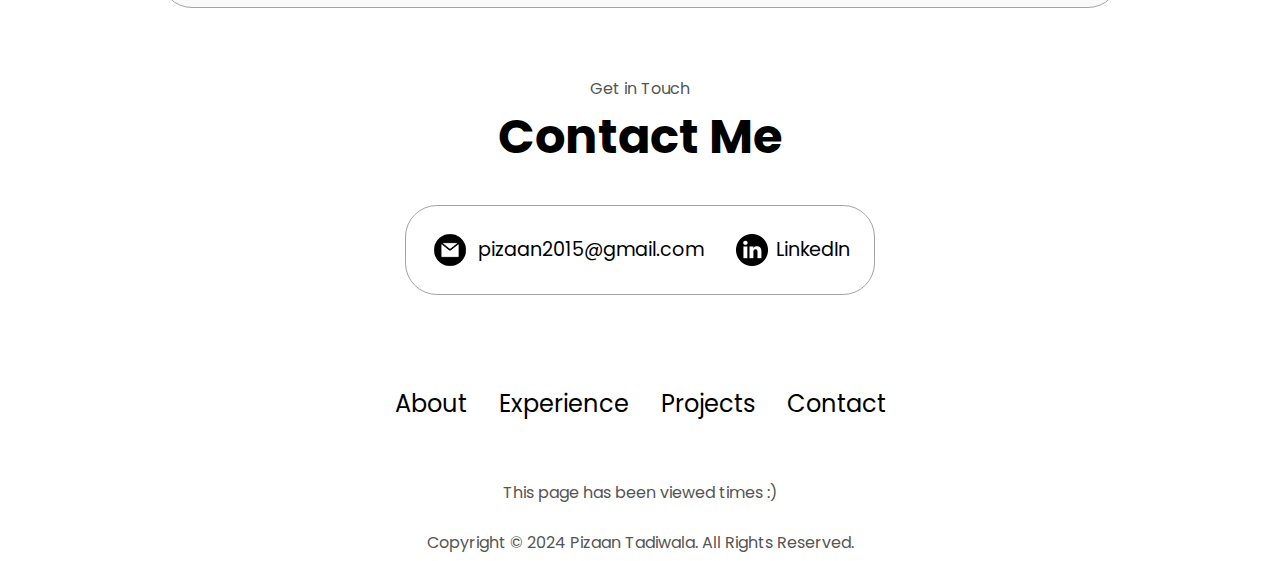
==== commit bb6673e9: "Refactor code for improved performance" ====
--- a/index.html
+++ b/index.html
@@ -334,6 +334,7 @@
         </ul>
       </div>
     </nav>
+    <p>This page has been viewed <a id="counter"></a> times :)</p><br>
     <p>Copyright &#169; 2024 Pizaan Tadiwala. All Rights Reserved.</p>
   </footer>
   <script src="script.js"></script>
